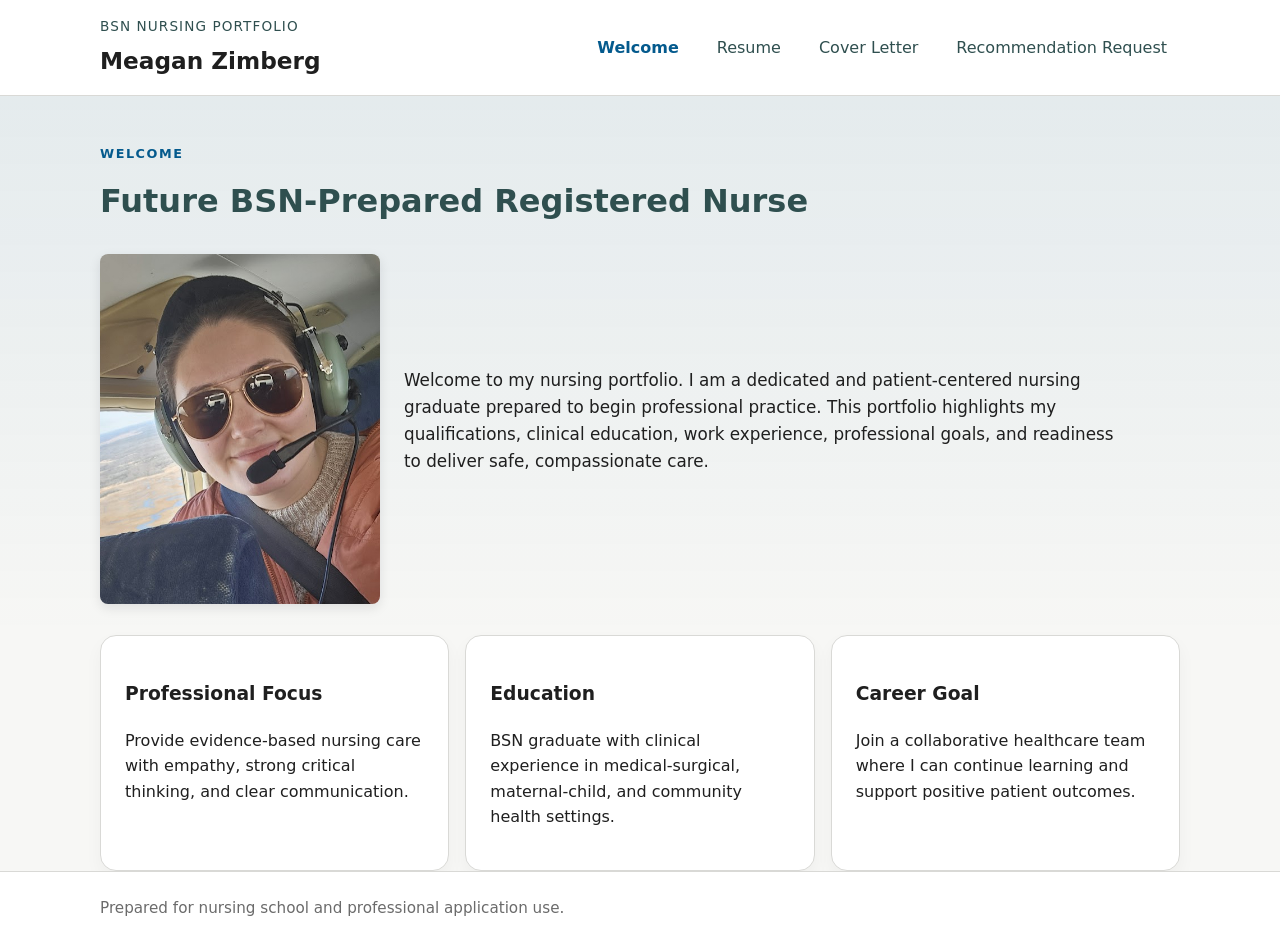
==== index.html @ cb231b85 "Initial Commit" ====
<!DOCTYPE html>
<html lang="en">
<head>
  <meta charset="UTF-8">
  <meta name="viewport" content="width=device-width, initial-scale=1.0">
  <title>BSN Nursing Portfolio | Meagan Zimberg</title>
  <link rel="icon" type="image/x-icon" href="favicon.ico">
  <link rel="stylesheet" href="styles.css">
  <script>
    function currentDate() {
      const now = new Date();
      const month = String(now.getMonth() + 1).padStart(2, '0');
      const day = String(now.getDate()).padStart(2, '0');
      const year = now.getFullYear();
      return `${month}/${day}/${year}`;
    }
  </script>
</head>
<body>
  <header class="site-header">
    <div class="container header-inner">
      <div class="brand">
        <p class="eyebrow">BSN Nursing Portfolio</p>
        <h1>Meagan Zimberg</h1>
      </div>
      <button class="nav-toggle" aria-controls="main-navigation" aria-expanded="false">Menu</button>
      <nav id="main-navigation" class="navigation">
        <a href="./index.html" class="active">Welcome</a>
        <a href="./resume.html">Resume</a>
        <a href="./cover-letter.html">Cover Letter</a>
        <a href="./recommendation.html">Recommendation Request</a>
      </nav>
    </div>
  </header>

  <main>
    <section id="welcome" class="section welcome-section">
      <div class="container">
        <p class="section-label">Welcome</p>
        <h2>Future BSN-Prepared Registered Nurse</h2>
        <span class="intro">
            <img src="meagan.jpg" alt="Meagan Zimberg" class="welcome-image">
            <p class="intro-copy">Welcome to my nursing portfolio. I am a dedicated and patient-centered nursing graduate prepared to begin professional practice. This portfolio highlights my qualifications, clinical education, work experience, professional goals, and readiness to deliver safe, compassionate care.</p>
        </span>
        <div class="summary-cards">
          <article>
            <h3>Professional Focus</h3>
            <p>Provide evidence-based nursing care with empathy, strong critical thinking, and clear communication.</p>
          </article>
          <article>
            <h3>Education</h3>
            <p>BSN graduate with clinical experience in medical-surgical, maternal-child, and community health settings.</p>
          </article>
          <article>
            <h3>Career Goal</h3>
            <p>Join a collaborative healthcare team where I can continue learning and support positive patient outcomes.</p>
          </article>
        </div>
      </div>
    </section>
  </main>

  <footer class="site-footer">
    <div class="container">
      <p>Prepared for nursing school and professional application use.</p>
    </div>
  </footer>

  <script src="script.js"></script>
</body>
</html>
---- styles.css ----
/* Base styles */
:root {
  --bg: #f7f7f5;
  --surface: #ffffff;
  --primary: #045a8d;
  --secondary: #2f4f4f;
  --muted: #6b6b6b;
  --border: #d9d9d6;
  --text: #1f1f1f;
  --accent: #7a9fb9;
  font-family: "Segoe UI", system-ui, -apple-system, BlinkMacSystemFont, sans-serif;
  color-scheme: light;
}

* {
  box-sizing: border-box;
}

html {
  scroll-behavior: smooth;
}

body {
  margin: 0;
  background: var(--bg);
  color: var(--text);
  line-height: 1.6;
  min-height: 100vh;
  display: flex;
  flex-direction: column;
}

main {
  flex: 1;
}

img {
  max-width: 100%;
  display: block;
  -webkit-user-drag: none;
  -khtml-user-drag: none;
  -moz-user-drag: none;
  -o-user-drag: none;
  user-drag: none;
}

a {
  color: var(--primary);
  text-decoration: none;
}

a:hover,
button:hover {
  opacity: 0.9;
}

.container {
  width: min(1080px, calc(100% - 2rem));
  margin: 0 auto;
}

.site-header {
  background: var(--surface);
  border-bottom: 1px solid var(--border);
  position: sticky;
  top: 0;
  z-index: 10;
}

.header-inner {
  display: flex;
  align-items: center;
  justify-content: space-between;
  gap: 1rem;
  padding: 1rem 0;
}

.brand h1 {
  margin: 0;
  font-size: 1.45rem;
}

.eyebrow {
  margin: 0 0 0.25rem;
  color: var(--secondary);
  font-size: 0.85rem;
  letter-spacing: 0.08em;
  text-transform: uppercase;
}

.navigation {
  display: flex;
  flex-wrap: wrap;
  gap: 0.75rem;
}

.navigation a {
  padding: 0.5rem 0.75rem;
  border-radius: 0.35rem;
  background: transparent;
  color: var(--secondary);
  border: 1px solid transparent;
}

.navigation a.active {
  color: var(--primary);
  font-weight: bold;
}

.navigation a:hover,
.navigation a:focus-visible {
  border-color: var(--accent);
}

.nav-toggle {
  display: none;
  border: 1px solid var(--border);
  background: var(--surface);
  padding: 0.65rem 0.9rem;
  border-radius: 0.35rem;
  color: var(--secondary);
  font-size: 0.95rem;
  cursor: pointer;
}

.section {
  padding-top: 3rem;
}

.section-label {
  margin: 0 0 0.75rem;
  color: var(--primary);
  font-weight: 700;
  letter-spacing: 0.12em;
  text-transform: uppercase;
  font-size: 0.8rem;
}

h2 {
  margin-top: 0;
  color: var(--secondary);
  font-size: clamp(2rem, 2.5vw, 2.4rem);
}

p,
ul {
  margin: 0 0 1rem;
}

ul {
  padding-left: 1.25rem;
}

ul li {
  margin-bottom: 0.5rem;
}

.welcome-section {
  background: linear-gradient(180deg, rgba(4,90,141,0.08), transparent 70%), var(--bg);
}

@media screen and (max-width: 738px) {
  .intro {
    flex-direction: column;
  }

  .welcome-image {
    align-self: center;
  }
}

.intro {
    display: inline-flex;
    align-items: center;
    gap: 1.5rem;
}

.intro-copy {
  max-width: 720px;
  font-size: 1.05rem;
}

.welcome-image {
  max-width: 280px;
  max-height: fit-content;
  border-radius: 0.5rem;
  box-shadow: 0 4px 12px rgba(15, 23, 30, 0.1);
}

.summary-cards {
  display: grid;
  gap: 1rem;
  margin-top: 1.5rem;
  grid-template-columns: repeat(auto-fit, minmax(220px, 1fr));
}

.summary-cards article,
.resume-card,
.letter-card {
  background: var(--surface);
  border: 1px solid var(--border);
  border-radius: 1rem;
  padding: 1.5rem;
  box-shadow: 0 8px 18px rgba(15, 23, 30, 0.04);
}

.resume-header {
  display: flex;
  gap: 1rem;
  flex-wrap: wrap;
  justify-content: space-between;
  align-items: flex-start;
  margin-bottom: 1.5rem;
}

.resume-header h3 {
  margin: 0;
  font-size: 1.35rem;
}

.contact-info p {
  margin: 0.35rem 0;
  color: var(--muted);
}

.resume-card section,
.letter-card p {
  margin-bottom: 1rem;
}

.resume-card h4,
.letter-card h4 {
  margin-bottom: 0.5rem;
  color: var(--primary);
}

.two-column {
  display: grid;
  gap: 1.5rem;
  grid-template-columns: repeat(2, minmax(0, 1fr));
}

.letter-card {
  max-width: 860px;
}

.letter-meta {
  margin-bottom: 1rem;
  color: var(--muted);
  font-size: 0.95rem;
}

.customization-form {
  margin-top: 1rem;
}

.print-button {
  max-width: 2.5rem;
  border: none;
  cursor: pointer;
  float: right;
}


.form-grid {
  display: grid;
  gap: 1rem;
  grid-template-columns: repeat(2, minmax(0, 1fr));
}

.form-field {
  display: flex;
  flex-direction: column;
  gap: 0.35rem;
}

.form-field span {
  font-weight: 600;
  color: var(--secondary);
}

.form-field input {
  width: 100%;
  border: 1px solid var(--border);
  border-radius: 0.65rem;
  padding: 0.85rem 1rem;
  font: inherit;
  background: var(--bg);
  color: var(--text);
}

.form-field input:focus {
  outline: none;
  border-color: var(--primary);
  box-shadow: 0 0 0 3px rgba(4, 90, 141, 0.12);
}

@media (max-width: 820px) {
  .form-grid {
    grid-template-columns: 1fr;
  }
}

.site-footer {
  background: var(--surface);
  border-top: 1px solid var(--border);
  padding: 1.5rem 0;
}

.site-footer p {
  margin: 0;
  color: var(--muted);
  font-size: 0.95rem;
}

@media (max-width: 820px) {
  .header-inner {
    flex-direction: column;
    align-items: stretch;
  }

  .nav-toggle {
    display: inline-flex;
  }

  .navigation {
    display: none;
    flex-direction: column;
    gap: 0.5rem;
    margin-top: 0.75rem;
  }

  .navigation.active {
    display: flex;
  }

  .resume-header {
    flex-direction: column;
    align-items: flex-start;
  }

  .two-column {
    grid-template-columns: 1fr;
  }
}

@media print {
  @page {
    margin: 0;
  }

  body {
    background: #fff;
    color: #000;
    margin: 1.6cm;
    min-height: unset;
  }

  .site-header,
  .site-footer,
  .nav-toggle,
  .navigation,
  .print-button,
  .no-print,
  h2 {
    display: none !important;
  }

  .section {
    padding: 0;
    page-break-inside: avoid;
    /* break-after: page; */
  }

  .container {
    width: 100%;
    margin: 0;
  }

  .summary-cards,
  .two-column {
    display: block;
  }

  .resume-card,
  .letter-card,
  .summary-cards article {
    border: none;
    box-shadow: none;
    padding: 0;
  }

  h2 {
    font-size: 1.8rem;
  }
}
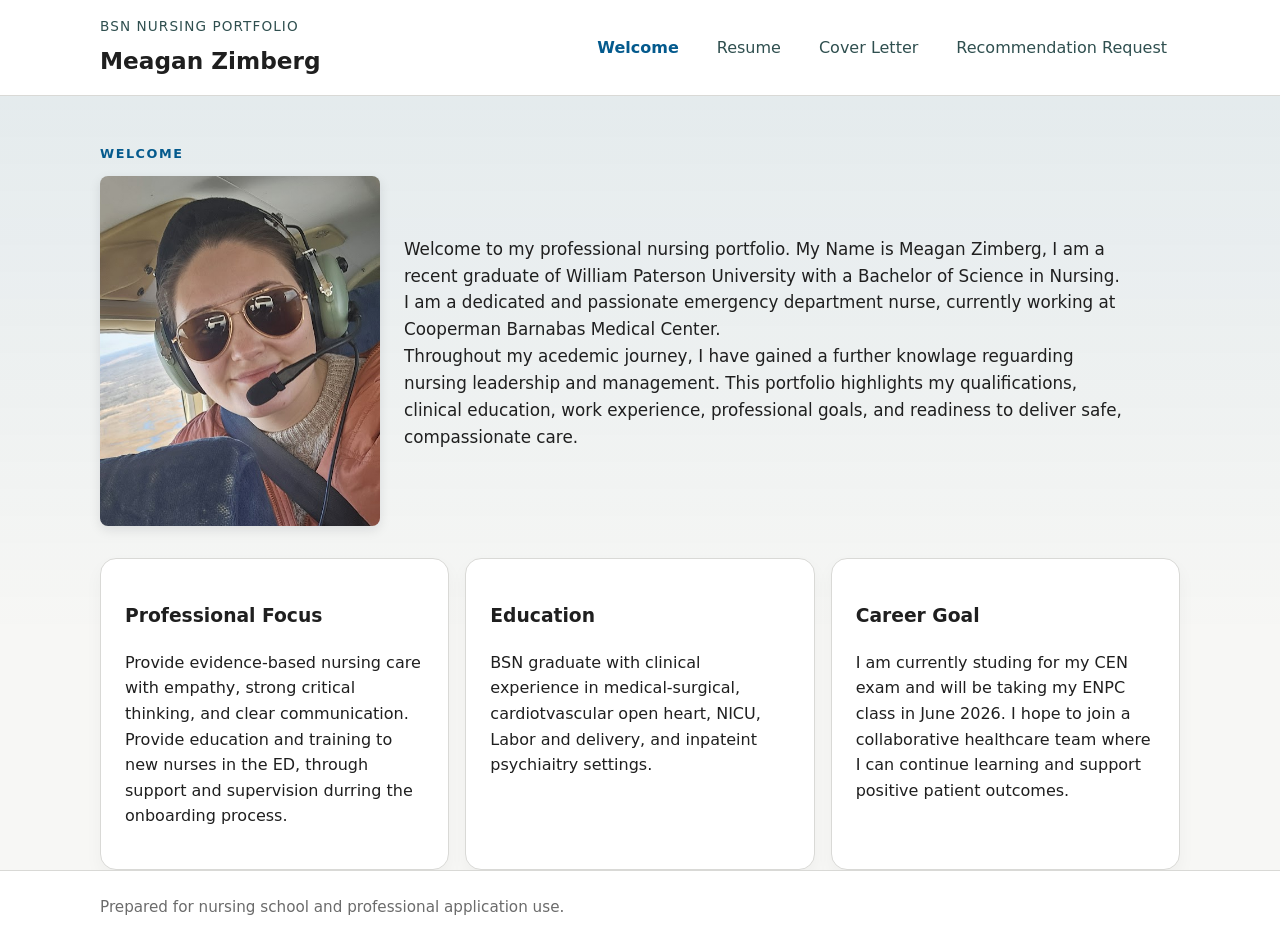
==== commit 19f33357: "updates some pages" ====
--- a/index.html
+++ b/index.html
@@ -37,23 +37,23 @@
     <section id="welcome" class="section welcome-section">
       <div class="container">
         <p class="section-label">Welcome</p>
-        <h2>Future BSN-Prepared Registered Nurse</h2>
+        <!-- <h2>Future BSN-Prepared Registered Nurse</h2> -->
         <span class="intro">
             <img src="meagan.jpg" alt="Meagan Zimberg" class="welcome-image">
-            <p class="intro-copy">Welcome to my nursing portfolio. I am a dedicated and patient-centered nursing graduate prepared to begin professional practice. This portfolio highlights my qualifications, clinical education, work experience, professional goals, and readiness to deliver safe, compassionate care.</p>
+            <p class="intro-copy">Welcome to my professional nursing portfolio. My Name is Meagan Zimberg, I am a recent graduate of William Paterson University with a Bachelor of Science in Nursing. I am a dedicated and passionate emergency department nurse, currently working at Cooperman Barnabas Medical Center. <br/> Throughout my acedemic journey, I have gained a further knowlage reguarding nursing leadership and management. This portfolio highlights my qualifications, clinical education, work experience, professional goals, and readiness to deliver safe, compassionate care.</p>
         </span>
         <div class="summary-cards">
           <article>
             <h3>Professional Focus</h3>
-            <p>Provide evidence-based nursing care with empathy, strong critical thinking, and clear communication.</p>
+            <p>Provide evidence-based nursing care with empathy, strong critical thinking, and clear communication. Provide education and training to new nurses in the ED, through support and supervision durring the onboarding process.</p>
           </article>
           <article>
             <h3>Education</h3>
-            <p>BSN graduate with clinical experience in medical-surgical, maternal-child, and community health settings.</p>
+            <p>BSN graduate with clinical experience in medical-surgical, cardiotvascular open heart, NICU, Labor and delivery, and inpateint psychiaitry settings.</p>
           </article>
           <article>
             <h3>Career Goal</h3>
-            <p>Join a collaborative healthcare team where I can continue learning and support positive patient outcomes.</p>
+            <p>I am currently studing for my CEN exam and will be taking my ENPC class in June 2026. I hope to join a collaborative healthcare team where I can continue learning and support positive patient outcomes. </p>
           </article>
         </div>
       </div>
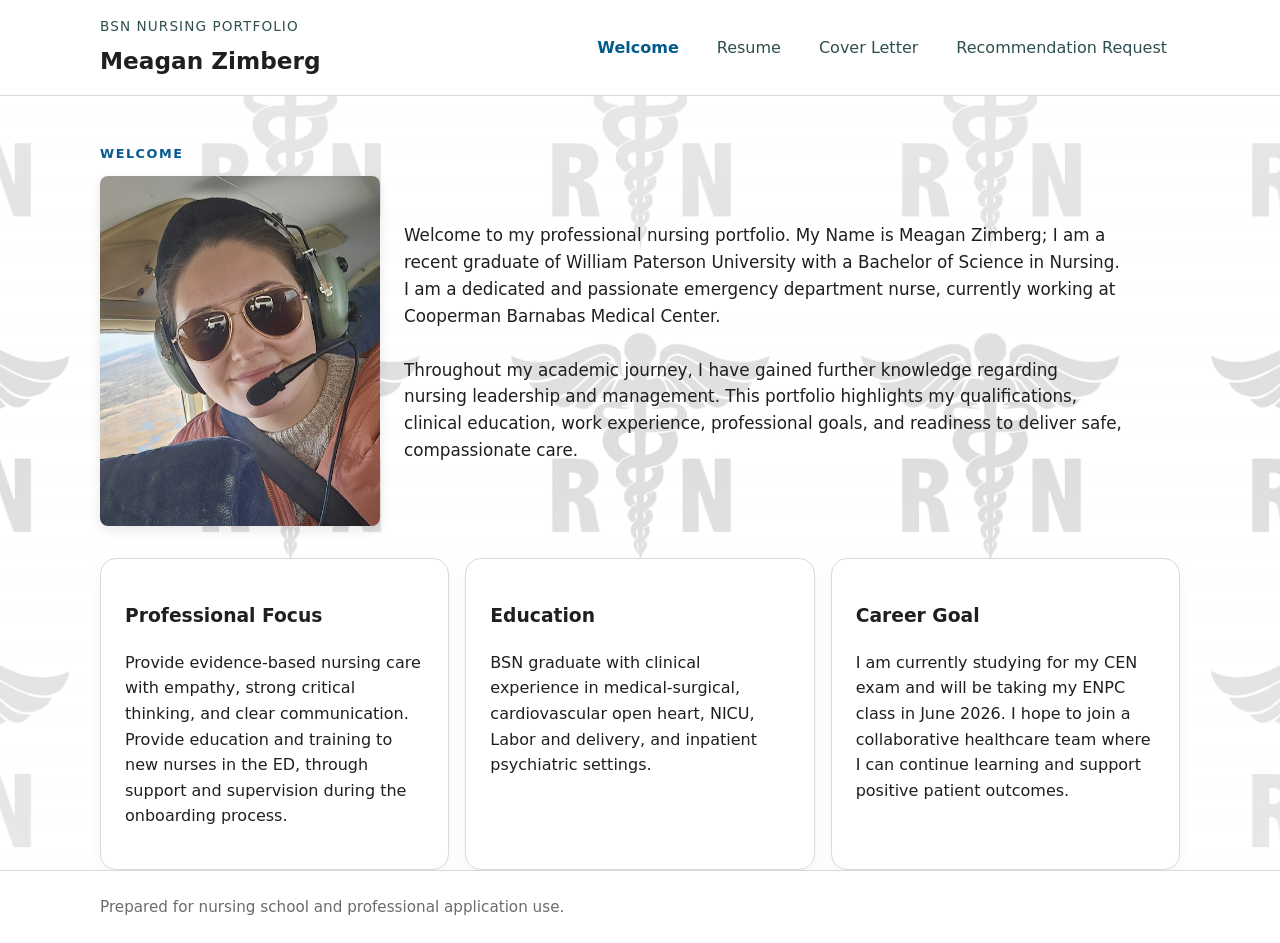
==== commit 8fbf32e2: "Spelling fixes and BG Styles" ====
--- a/index.html
+++ b/index.html
@@ -40,20 +40,20 @@
         <!-- <h2>Future BSN-Prepared Registered Nurse</h2> -->
         <span class="intro">
             <img src="meagan.jpg" alt="Meagan Zimberg" class="welcome-image">
-            <p class="intro-copy">Welcome to my professional nursing portfolio. My Name is Meagan Zimberg, I am a recent graduate of William Paterson University with a Bachelor of Science in Nursing. I am a dedicated and passionate emergency department nurse, currently working at Cooperman Barnabas Medical Center. <br/> Throughout my acedemic journey, I have gained a further knowlage reguarding nursing leadership and management. This portfolio highlights my qualifications, clinical education, work experience, professional goals, and readiness to deliver safe, compassionate care.</p>
+            <p class="intro-copy">Welcome to my professional nursing portfolio. My Name is Meagan Zimberg&semi; I am a recent graduate of William Paterson University with a Bachelor of Science in Nursing. I am a dedicated and passionate emergency department nurse, currently working at Cooperman Barnabas Medical Center.<br/><br/>Throughout my academic journey, I have gained further knowledge regarding nursing leadership and management. This portfolio highlights my qualifications, clinical education, work experience, professional goals, and readiness to deliver safe, compassionate care.</p>
         </span>
         <div class="summary-cards">
           <article>
             <h3>Professional Focus</h3>
-            <p>Provide evidence-based nursing care with empathy, strong critical thinking, and clear communication. Provide education and training to new nurses in the ED, through support and supervision durring the onboarding process.</p>
+            <p>Provide evidence-based nursing care with empathy, strong critical thinking, and clear communication. Provide education and training to new nurses in the ED, through support and supervision during the onboarding process.</p>
           </article>
           <article>
             <h3>Education</h3>
-            <p>BSN graduate with clinical experience in medical-surgical, cardiotvascular open heart, NICU, Labor and delivery, and inpateint psychiaitry settings.</p>
+            <p>BSN graduate with clinical experience in medical-surgical, cardiovascular open heart, NICU, Labor and delivery, and inpatient psychiatric settings.</p>
           </article>
           <article>
             <h3>Career Goal</h3>
-            <p>I am currently studing for my CEN exam and will be taking my ENPC class in June 2026. I hope to join a collaborative healthcare team where I can continue learning and support positive patient outcomes. </p>
+            <p>I am currently studying for my CEN exam and will be taking my ENPC class in June 2026. I hope to join a collaborative healthcare team where I can continue learning and support positive patient outcomes. </p>
           </article>
         </div>
       </div>
--- a/styles.css
+++ b/styles.css
@@ -22,12 +22,17 @@
 
 body {
   margin: 0;
-  background: var(--bg);
   color: var(--text);
   line-height: 1.6;
   min-height: 100vh;
   display: flex;
   flex-direction: column;
+  
+  /* background: var(--bg); */
+  background: linear-gradient(rgba(255, 255, 255, 0.9), rgba(255, 255, 255, 0.85), rgba(255, 255, 255, 0.9)), url('bg.jpg') center/cover;
+  background-repeat: repeat;
+  background-attachment: fixed;
+  background-size: 350px;
 }
 
 main {
@@ -155,9 +160,9 @@
   margin-bottom: 0.5rem;
 }
 
-.welcome-section {
+/* .welcome-section {
   background: linear-gradient(180deg, rgba(4,90,141,0.08), transparent 70%), var(--bg);
-}
+} */
 
 @media screen and (max-width: 738px) {
   .intro {
